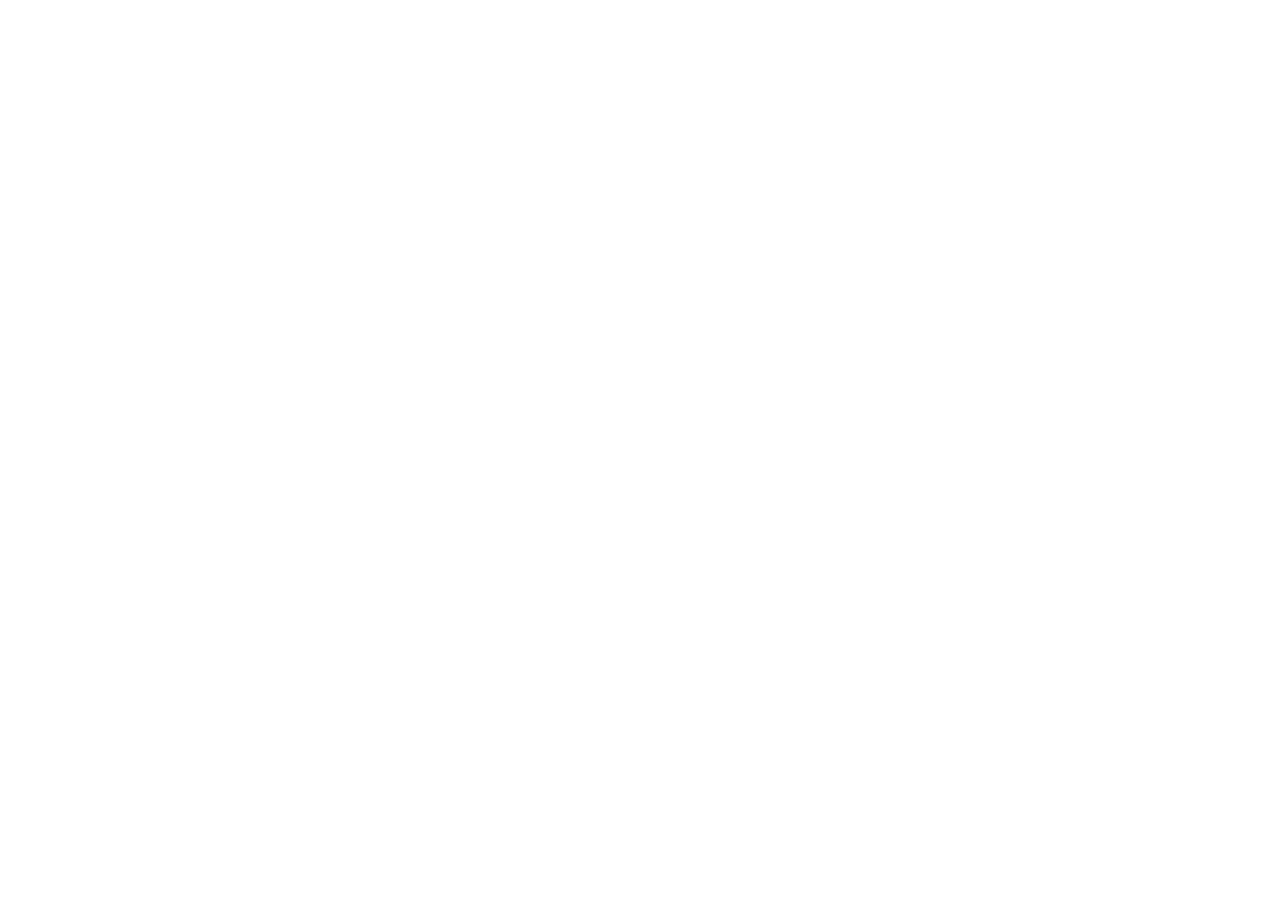
==== index.html @ 81099966 "Deploy site (uma-dose) via WLS Studio" ====
<!doctype html>
<html lang="pt-BR">
<head>
  <meta charset="utf-8" />
  <meta name="viewport" content="width=device-width, initial-scale=1" />
  <title>Uma dose de equilíbrio — Terapia com método | Maria Lima</title>
  <meta name="description" content="Terapia com método para ansiedade, insônia e autossabotagem, com Maria Lima — presencial em Itabirito/MG e online. Para empresas: riscos psicossociais (NR-01), lideranças, treinamentos e palestras." />
  <meta name="author" content="Maria Lima — Uma dose de equilíbrio" />
  <meta name="theme-color" content="#F7F4EF" />
  <!-- DEMO no GitHub Pages: noindex até migrar pro domínio real da cliente -->
  <meta name="robots" content="noindex,nofollow" />
  <link rel="canonical" href="https://wls-studio.github.io/uma-dose/" />

  <!-- Open Graph / redes sociais -->
  <meta property="og:type" content="website" />
  <meta property="og:locale" content="pt_BR" />
  <meta property="og:site_name" content="Uma dose de equilíbrio" />
  <meta property="og:title" content="Uma dose de equilíbrio — Terapia com método | Maria Lima" />
  <meta property="og:description" content="Tem coisa que a gente não resolve sozinho. E não precisa. Terapia com método, para a mente e o coração." />
  <meta property="og:url" content="https://wls-studio.github.io/uma-dose/" />
  <meta property="og:image" content="https://wls-studio.github.io/uma-dose/maria-hero.jpg" />
  <meta name="twitter:card" content="summary_large_image" />

  <link rel="icon" href="/uma-dose/logo-dose.png" />
  <link rel="apple-touch-icon" href="/uma-dose/logo-dose.png" />

  <!-- Dados estruturados (SEO local + IA) -->
  <script type="application/ld+json">
  {
    "@context": "https://schema.org",
    "@type": "ProfessionalService",
    "name": "Uma dose de equilíbrio",
    "description": "Terapia com método próprio que integra neurociência, análise de temperamentos e filosofia aplicada. Para empresas: avaliação de fatores de riscos psicossociais (NR-01), desenvolvimento de lideranças, treinamentos e palestras.",
    "founder": { "@type": "Person", "name": "Maria Lima", "jobTitle": "Terapeuta" },
    "areaServed": [{ "@type": "City", "name": "Itabirito" }, { "@type": "City", "name": "Belo Horizonte" }, { "@type": "State", "name": "Minas Gerais" }, { "@type": "Country", "name": "Brasil" }],
    "address": { "@type": "PostalAddress", "addressLocality": "Itabirito", "addressRegion": "MG", "addressCountry": "BR" },
    "url": "https://www.umadosedeequilibrio.com.br/",
    "sameAs": [
      "https://www.instagram.com/1dosedeequilibrio",
      "https://youtube.com/@umadosedeequilibrio"
    ],
    "knowsAbout": ["Terapia", "Ansiedade", "Insônia", "Autossabotagem", "Análise de temperamentos", "Riscos psicossociais NR-01", "Desenvolvimento de lideranças"],
    "slogan": "Terapia com método, para a mente e o coração."
  }
  </script>
  <script type="module" crossorigin src="/uma-dose/assets/index-2KScVuQ4.js"></script>
  <link rel="stylesheet" crossorigin href="/uma-dose/assets/index-gr_LjD5g.css">
</head>
<body>
  <div id="root"></div>
</body>
</html>
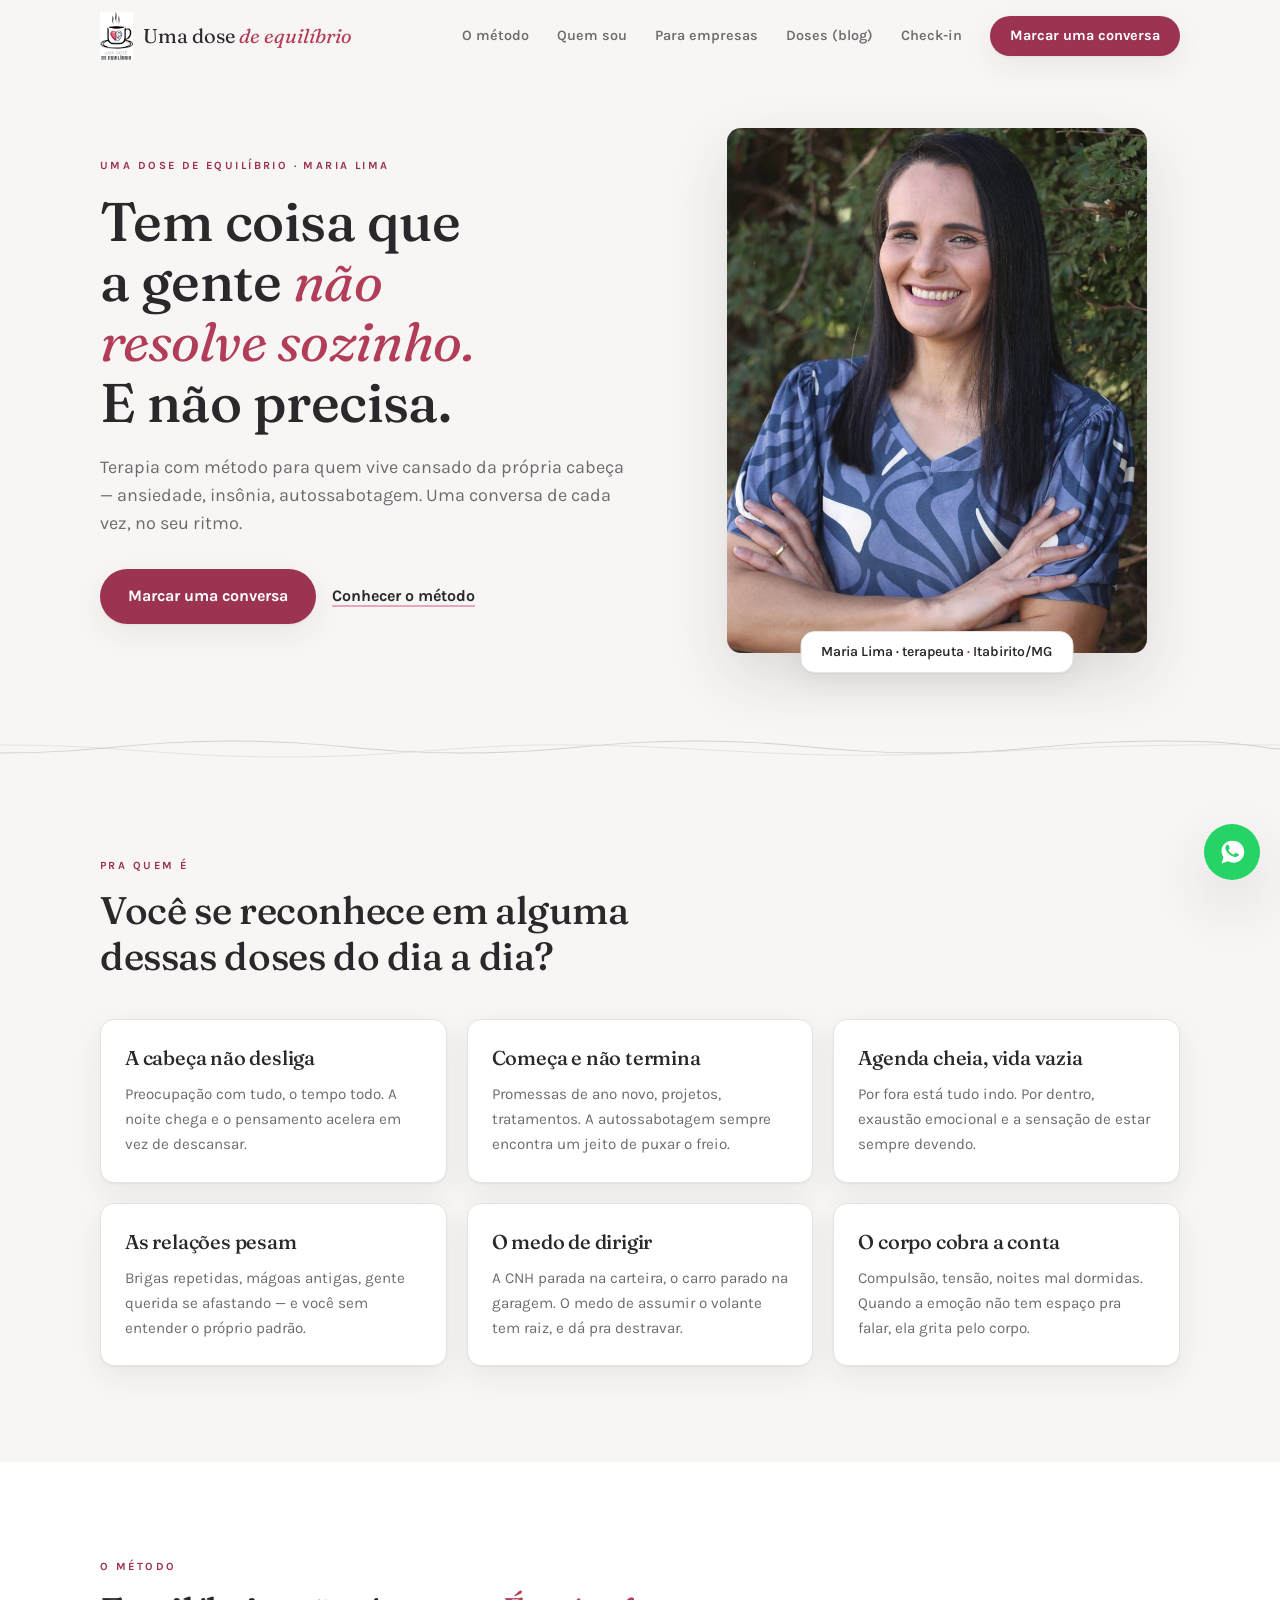
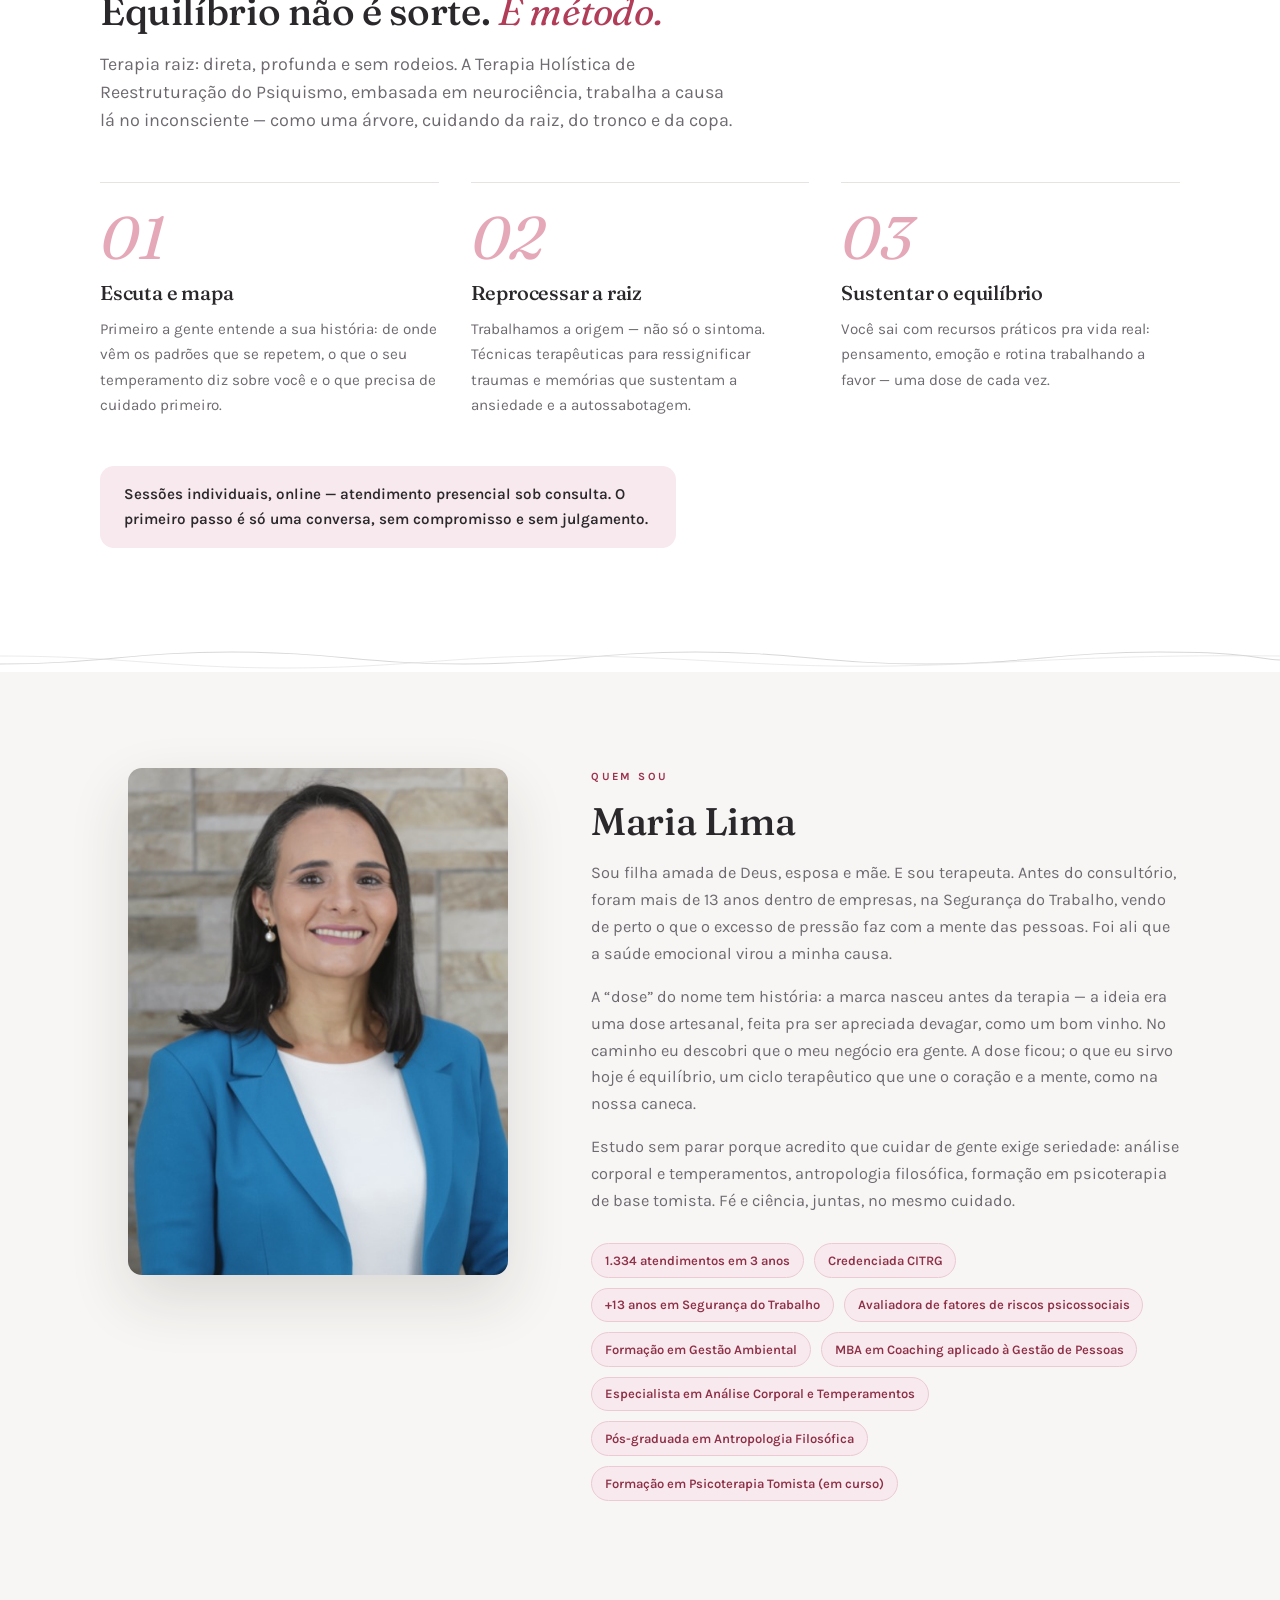
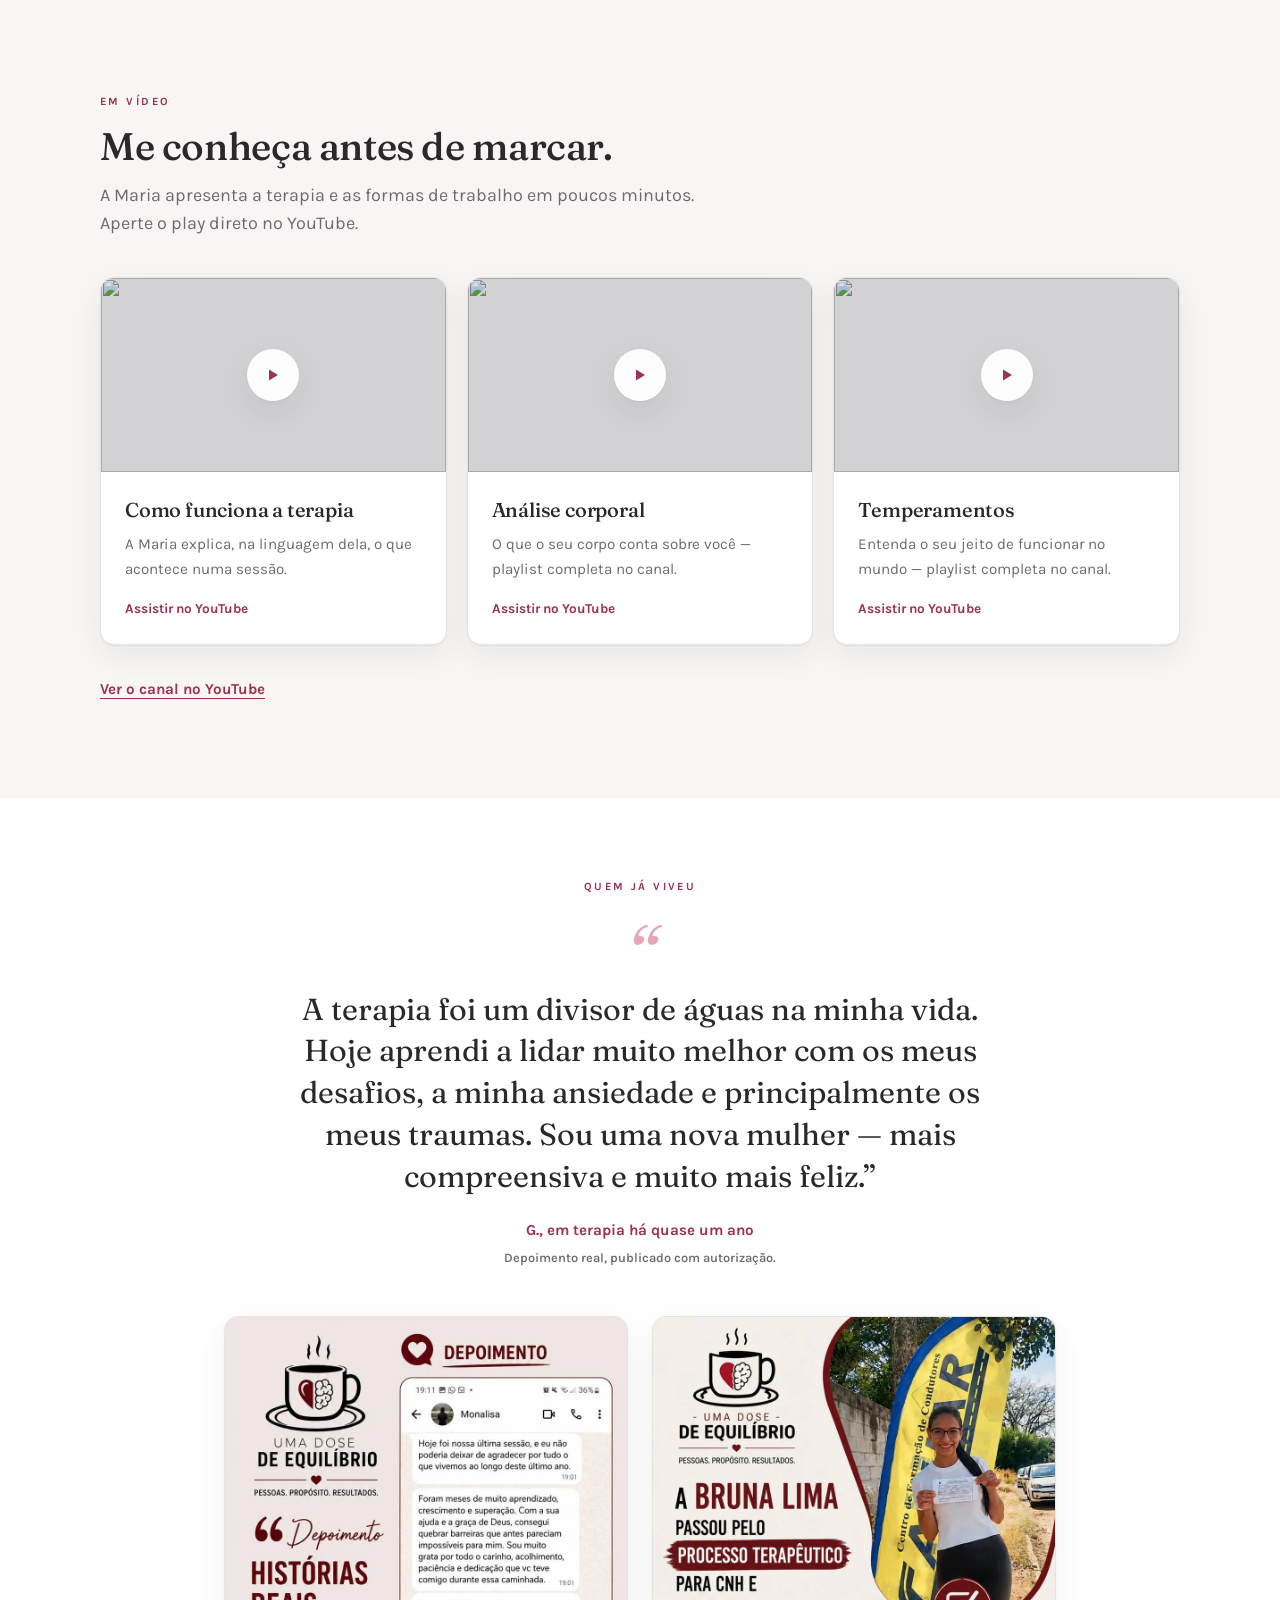
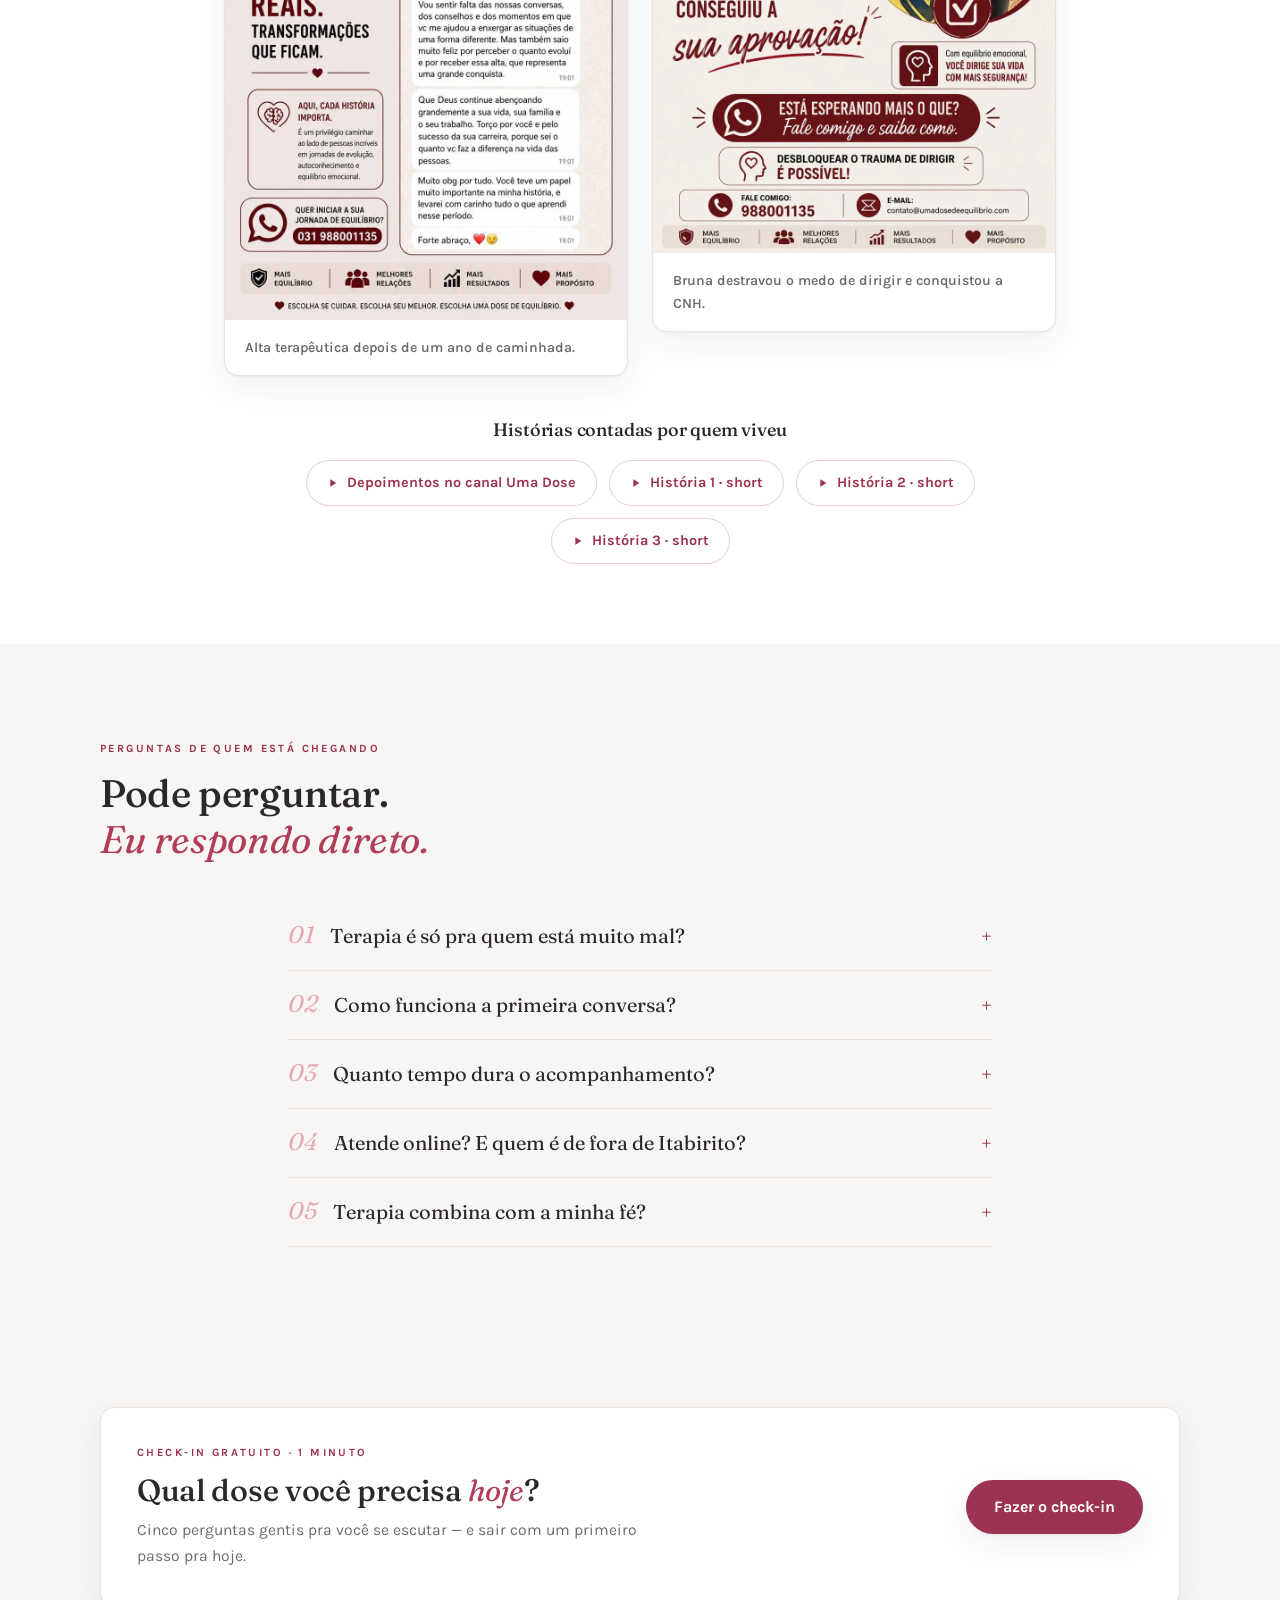
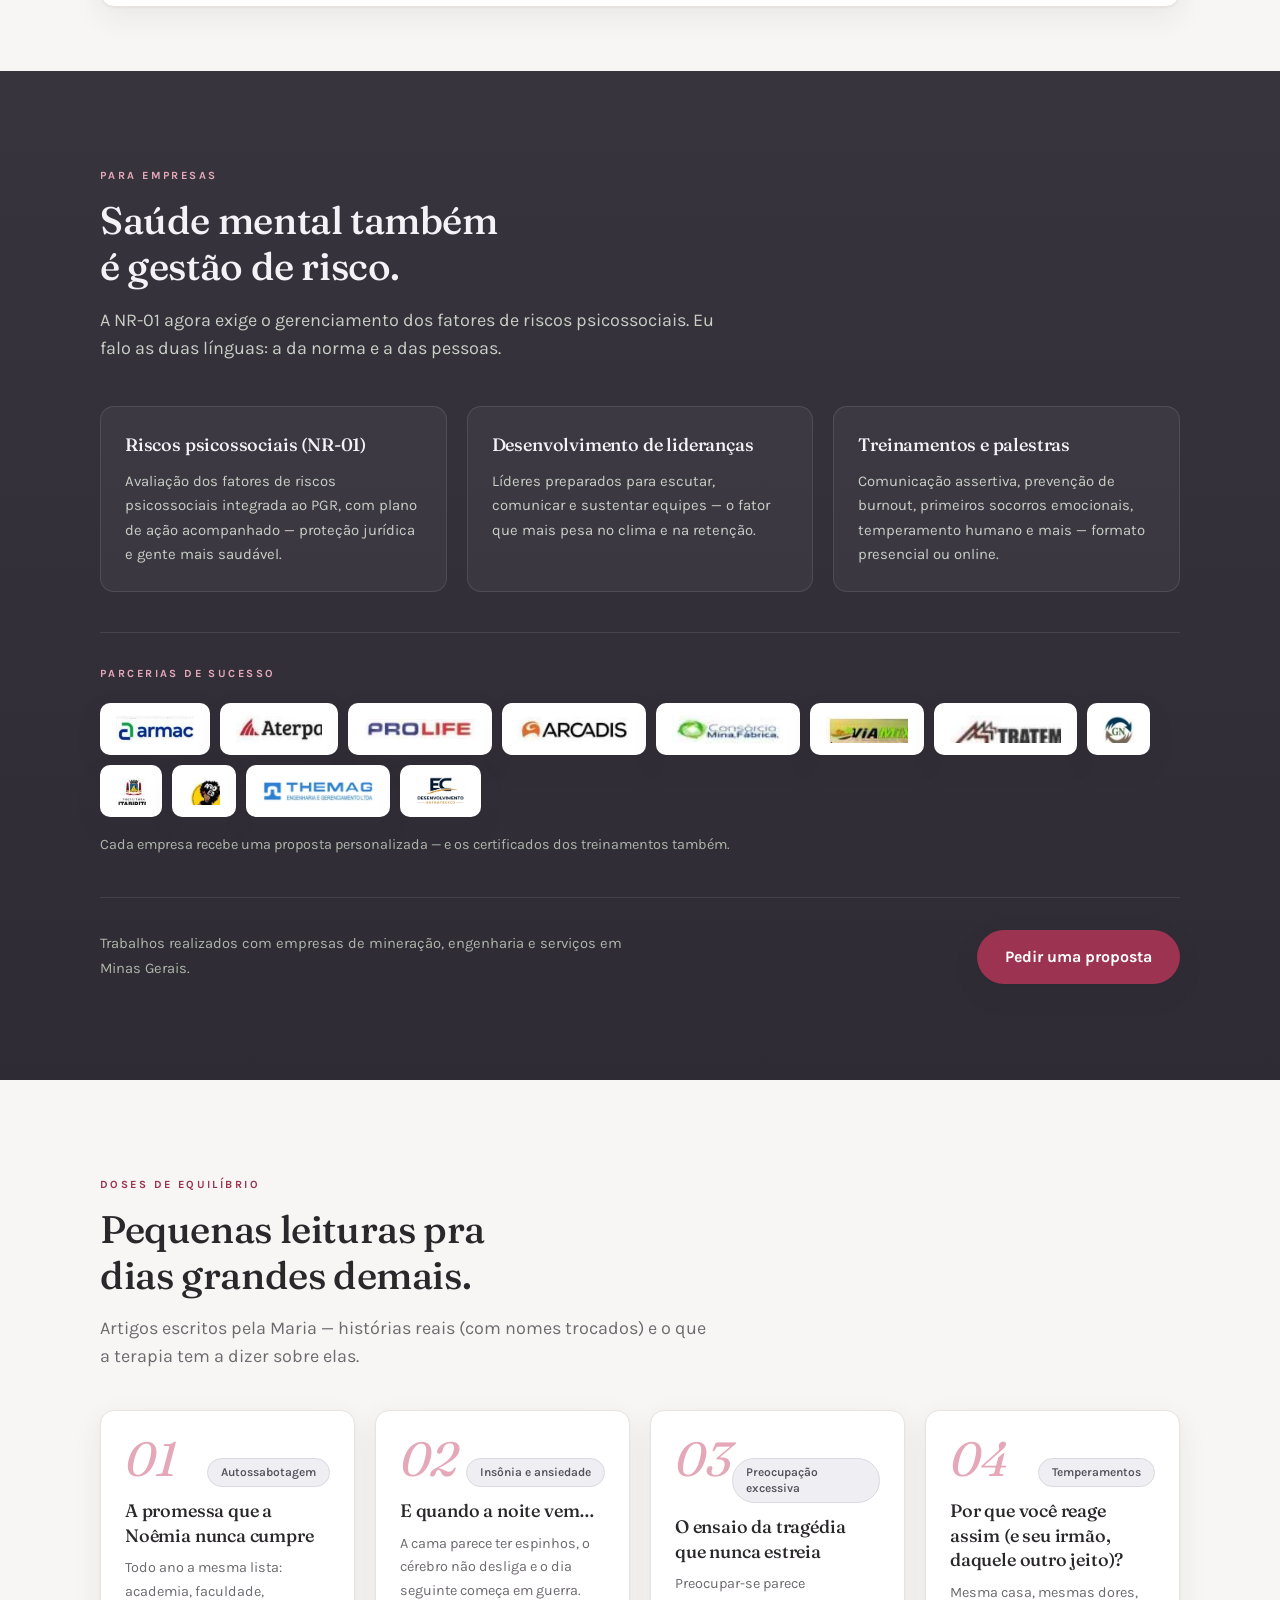
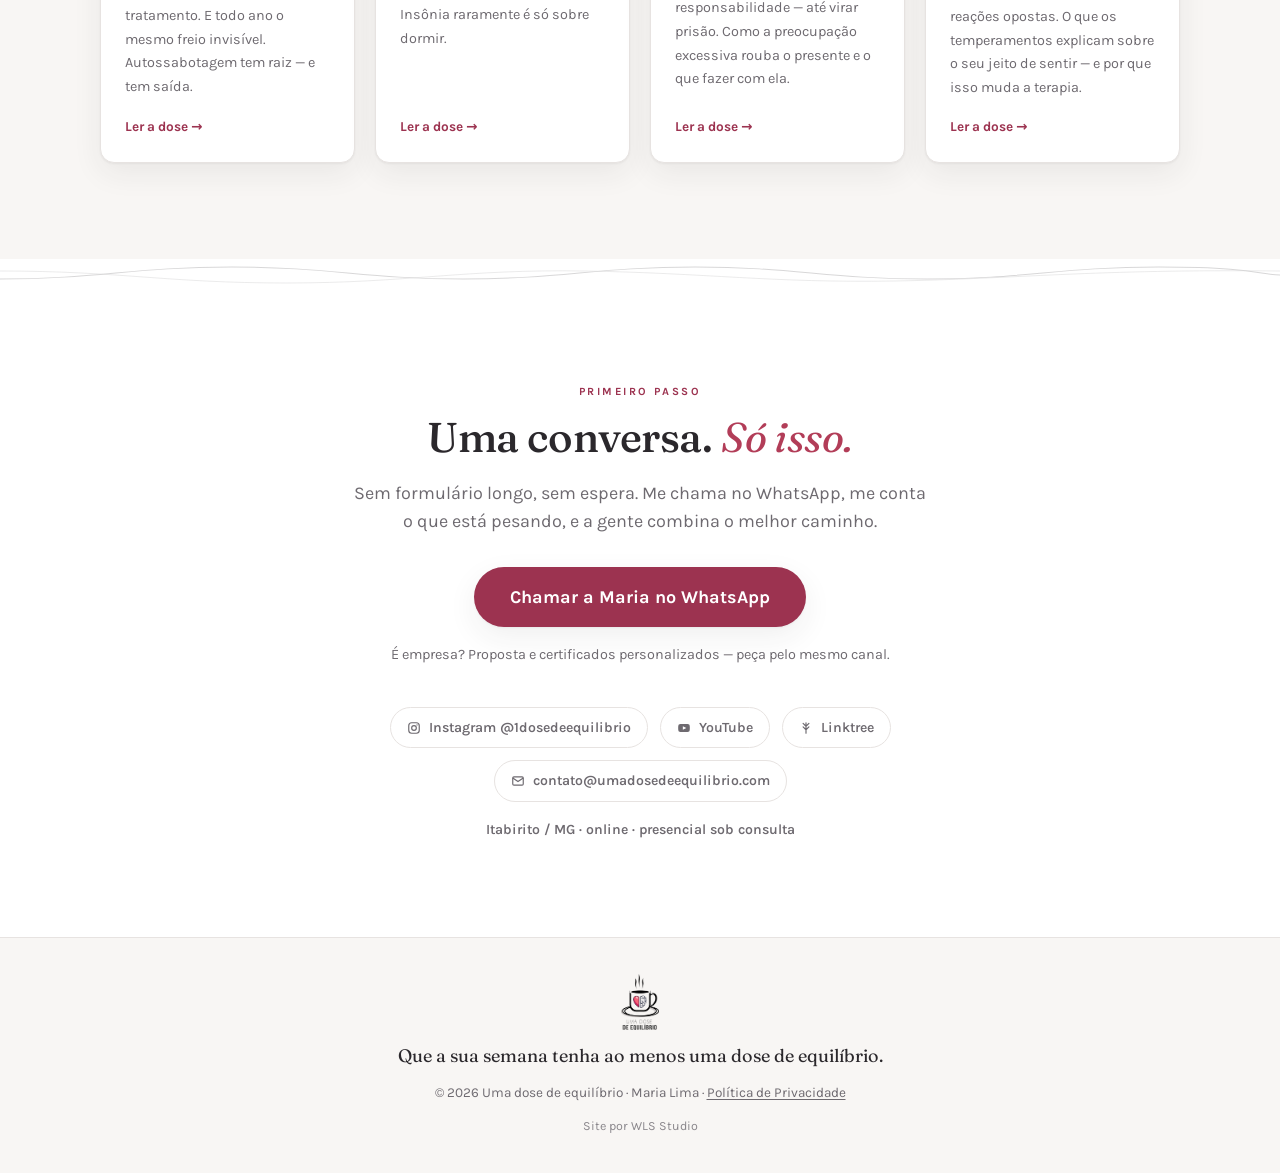
==== commit d280f61f: "Deploy site (uma-dose) via WLS Studio" ====
--- a/index.html
+++ b/index.html
@@ -4,12 +4,10 @@
   <meta charset="utf-8" />
   <meta name="viewport" content="width=device-width, initial-scale=1" />
   <title>Uma dose de equilíbrio — Terapia com método | Maria Lima</title>
-  <meta name="description" content="Terapia com método para ansiedade, insônia e autossabotagem, com Maria Lima — presencial em Itabirito/MG e online. Para empresas: riscos psicossociais (NR-01), lideranças, treinamentos e palestras." />
+  <meta name="description" content="Terapia com método para ansiedade, insônia e autossabotagem, com Maria Lima — online para qualquer lugar e presencial sob consulta em Itabirito/MG. Para empresas: riscos psicossociais (NR-01), lideranças, treinamentos e palestras." />
   <meta name="author" content="Maria Lima — Uma dose de equilíbrio" />
   <meta name="theme-color" content="#F7F4EF" />
-  <!-- DEMO no GitHub Pages: noindex até migrar pro domínio real da cliente -->
-  <meta name="robots" content="noindex,nofollow" />
-  <link rel="canonical" href="https://wls-studio.github.io/uma-dose/" />
+  <link rel="canonical" href="https://www.umadosedeequilibrio.com.br/" />
 
   <!-- Open Graph / redes sociais -->
   <meta property="og:type" content="website" />
@@ -17,12 +15,12 @@
   <meta property="og:site_name" content="Uma dose de equilíbrio" />
   <meta property="og:title" content="Uma dose de equilíbrio — Terapia com método | Maria Lima" />
   <meta property="og:description" content="Tem coisa que a gente não resolve sozinho. E não precisa. Terapia com método, para a mente e o coração." />
-  <meta property="og:url" content="https://wls-studio.github.io/uma-dose/" />
-  <meta property="og:image" content="https://wls-studio.github.io/uma-dose/maria-hero.jpg" />
+  <meta property="og:url" content="https://www.umadosedeequilibrio.com.br/" />
+  <meta property="og:image" content="https://www.umadosedeequilibrio.com.br/maria-hero.jpg" />
   <meta name="twitter:card" content="summary_large_image" />
 
-  <link rel="icon" href="/uma-dose/logo-dose.png" />
-  <link rel="apple-touch-icon" href="/uma-dose/logo-dose.png" />
+  <link rel="icon" href="/logo-dose.png" />
+  <link rel="apple-touch-icon" href="/logo-dose.png" />
 
   <!-- Dados estruturados (SEO local + IA) -->
   <script type="application/ld+json">
@@ -43,8 +41,8 @@
     "slogan": "Terapia com método, para a mente e o coração."
   }
   </script>
-  <script type="module" crossorigin src="/uma-dose/assets/index-2KScVuQ4.js"></script>
-  <link rel="stylesheet" crossorigin href="/uma-dose/assets/index-gr_LjD5g.css">
+  <script type="module" crossorigin src="/assets/index-DS14QMB-.js"></script>
+  <link rel="stylesheet" crossorigin href="/assets/index-r69QaDIv.css">
 </head>
 <body>
   <div id="root"></div>
--- a/assets/index-r69QaDIv.css
+++ b/assets/index-r69QaDIv.css
@@ -0,0 +1 @@
+@font-face{font-family:Fraunces;font-style:normal;font-display:swap;font-weight:300;src:url(/assets/fraunces-vietnamese-300-normal-BrBjvxUu.woff2) format("woff2"),url(/assets/fraunces-vietnamese-300-normal-CmQ6M8D-.woff) format("woff");unicode-range:U+0102-0103,U+0110-0111,U+0128-0129,U+0168-0169,U+01A0-01A1,U+01AF-01B0,U+0300-0301,U+0303-0304,U+0308-0309,U+0323,U+0329,U+1EA0-1EF9,U+20AB}@font-face{font-family:Fraunces;font-style:normal;font-display:swap;font-weight:300;src:url(/assets/fraunces-latin-ext-300-normal-BvV3UMMg.woff2) format("woff2"),url(/assets/fraunces-latin-ext-300-normal-BAkGoidE.woff) format("woff");unicode-range:U+0100-02BA,U+02BD-02C5,U+02C7-02CC,U+02CE-02D7,U+02DD-02FF,U+0304,U+0308,U+0329,U+1D00-1DBF,U+1E00-1E9F,U+1EF2-1EFF,U+2020,U+20A0-20AB,U+20AD-20C0,U+2113,U+2C60-2C7F,U+A720-A7FF}@font-face{font-family:Fraunces;font-style:normal;font-display:swap;font-weight:300;src:url(/assets/fraunces-latin-300-normal-CTWA4xHV.woff2) format("woff2"),url(/assets/fraunces-latin-300-normal-BJaf1pbq.woff) format("woff");unicode-range:U+0000-00FF,U+0131,U+0152-0153,U+02BB-02BC,U+02C6,U+02DA,U+02DC,U+0304,U+0308,U+0329,U+2000-206F,U+20AC,U+2122,U+2191,U+2193,U+2212,U+2215,U+FEFF,U+FFFD}@font-face{font-family:Fraunces;font-style:normal;font-display:swap;font-weight:400;src:url(/assets/fraunces-vietnamese-400-normal-CvGt0Ybw.woff2) format("woff2"),url(/assets/fraunces-vietnamese-400-normal-B65MOf9T.woff) format("woff");unicode-range:U+0102-0103,U+0110-0111,U+0128-0129,U+0168-0169,U+01A0-01A1,U+01AF-01B0,U+0300-0301,U+0303-0304,U+0308-0309,U+0323,U+0329,U+1EA0-1EF9,U+20AB}@font-face{font-family:Fraunces;font-style:normal;font-display:swap;font-weight:400;src:url(/assets/fraunces-latin-ext-400-normal-D8gbi3Gu.woff2) format("woff2"),url(/assets/fraunces-latin-ext-400-normal-UihxqfOe.woff) format("woff");unicode-range:U+0100-02BA,U+02BD-02C5,U+02C7-02CC,U+02CE-02D7,U+02DD-02FF,U+0304,U+0308,U+0329,U+1D00-1DBF,U+1E00-1E9F,U+1EF2-1EFF,U+2020,U+20A0-20AB,U+20AD-20C0,U+2113,U+2C60-2C7F,U+A720-A7FF}@font-face{font-family:Fraunces;font-style:normal;font-display:swap;font-weight:400;src:url(/assets/fraunces-latin-400-normal-6IfK1voy.woff2) format("woff2"),url(/assets/fraunces-latin-400-normal-NUPT2cO8.woff) format("woff");unicode-range:U+0000-00FF,U+0131,U+0152-0153,U+02BB-02BC,U+02C6,U+02DA,U+02DC,U+0304,U+0308,U+0329,U+2000-206F,U+20AC,U+2122,U+2191,U+2193,U+2212,U+2215,U+FEFF,U+FFFD}@font-face{font-family:Fraunces;font-style:italic;font-display:swap;font-weight:400;src:url(/assets/fraunces-vietnamese-400-italic-BTOWH4O7.woff2) format("woff2"),url(/assets/fraunces-vietnamese-400-italic-CO9zBbpA.woff) format("woff");unicode-range:U+0102-0103,U+0110-0111,U+0128-0129,U+0168-0169,U+01A0-01A1,U+01AF-01B0,U+0300-0301,U+0303-0304,U+0308-0309,U+0323,U+0329,U+1EA0-1EF9,U+20AB}@font-face{font-family:Fraunces;font-style:italic;font-display:swap;font-weight:400;src:url(/assets/fraunces-latin-ext-400-italic-jodr80a5.woff2) format("woff2"),url(/assets/fraunces-latin-ext-400-italic-CGHg0U1I.woff) format("woff");unicode-range:U+0100-02BA,U+02BD-02C5,U+02C7-02CC,U+02CE-02D7,U+02DD-02FF,U+0304,U+0308,U+0329,U+1D00-1DBF,U+1E00-1E9F,U+1EF2-1EFF,U+2020,U+20A0-20AB,U+20AD-20C0,U+2113,U+2C60-2C7F,U+A720-A7FF}@font-face{font-family:Fraunces;font-style:italic;font-display:swap;font-weight:400;src:url(/assets/fraunces-latin-400-italic-ChpO6tcr.woff2) format("woff2"),url(/assets/fraunces-latin-400-italic-B7iDoVhm.woff) format("woff");unicode-range:U+0000-00FF,U+0131,U+0152-0153,U+02BB-02BC,U+02C6,U+02DA,U+02DC,U+0304,U+0308,U+0329,U+2000-206F,U+20AC,U+2122,U+2191,U+2193,U+2212,U+2215,U+FEFF,U+FFFD}@font-face{font-family:Fraunces;font-style:normal;font-display:swap;font-weight:500;src:url(/assets/fraunces-vietnamese-500-normal-GOH_-EGq.woff2) format("woff2"),url(/assets/fraunces-vietnamese-500-normal-B-KbxExq.woff) format("woff");unicode-range:U+0102-0103,U+0110-0111,U+0128-0129,U+0168-0169,U+01A0-01A1,U+01AF-01B0,U+0300-0301,U+0303-0304,U+0308-0309,U+0323,U+0329,U+1EA0-1EF9,U+20AB}@font-face{font-family:Fraunces;font-style:normal;font-display:swap;font-weight:500;src:url(/assets/fraunces-latin-ext-500-normal-Z5DV8IzT.woff2) format("woff2"),url(/assets/fraunces-latin-ext-500-normal-BMcFk1Xs.woff) format("woff");unicode-range:U+0100-02BA,U+02BD-02C5,U+02C7-02CC,U+02CE-02D7,U+02DD-02FF,U+0304,U+0308,U+0329,U+1D00-1DBF,U+1E00-1E9F,U+1EF2-1EFF,U+2020,U+20A0-20AB,U+20AD-20C0,U+2113,U+2C60-2C7F,U+A720-A7FF}@font-face{font-family:Fraunces;font-style:normal;font-display:swap;font-weight:500;src:url(/assets/fraunces-latin-500-normal-DnGCNyPD.woff2) format("woff2"),url(/assets/fraunces-latin-500-normal-BTR4KCeb.woff) format("woff");unicode-range:U+0000-00FF,U+0131,U+0152-0153,U+02BB-02BC,U+02C6,U+02DA,U+02DC,U+0304,U+0308,U+0329,U+2000-206F,U+20AC,U+2122,U+2191,U+2193,U+2212,U+2215,U+FEFF,U+FFFD}@font-face{font-family:Karla;font-style:normal;font-display:swap;font-weight:400;src:url(/assets/karla-latin-ext-400-normal-DQe2ZdED.woff2) format("woff2"),url(/assets/karla-latin-ext-400-normal-CMxStcnq.woff) format("woff");unicode-range:U+0100-02BA,U+02BD-02C5,U+02C7-02CC,U+02CE-02D7,U+02DD-02FF,U+0304,U+0308,U+0329,U+1D00-1DBF,U+1E00-1E9F,U+1EF2-1EFF,U+2020,U+20A0-20AB,U+20AD-20C0,U+2113,U+2C60-2C7F,U+A720-A7FF}@font-face{font-family:Karla;font-style:normal;font-display:swap;font-weight:400;src:url(/assets/karla-latin-400-normal-C_jajTY_.woff2) format("woff2"),url(/assets/karla-latin-400-normal-iWRxgclR.woff) format("woff");unicode-range:U+0000-00FF,U+0131,U+0152-0153,U+02BB-02BC,U+02C6,U+02DA,U+02DC,U+0304,U+0308,U+0329,U+2000-206F,U+20AC,U+2122,U+2191,U+2193,U+2212,U+2215,U+FEFF,U+FFFD}@font-face{font-family:Karla;font-style:normal;font-display:swap;font-weight:600;src:url(/assets/karla-latin-ext-600-normal-CIPY_Mp5.woff2) format("woff2"),url(/assets/karla-latin-ext-600-normal-Cf-uwXr_.woff) format("woff");unicode-range:U+0100-02BA,U+02BD-02C5,U+02C7-02CC,U+02CE-02D7,U+02DD-02FF,U+0304,U+0308,U+0329,U+1D00-1DBF,U+1E00-1E9F,U+1EF2-1EFF,U+2020,U+20A0-20AB,U+20AD-20C0,U+2113,U+2C60-2C7F,U+A720-A7FF}@font-face{font-family:Karla;font-style:normal;font-display:swap;font-weight:600;src:url(/assets/karla-latin-600-normal-BH_u9dis.woff2) format("woff2"),url(/assets/karla-latin-600-normal-BAoyHYuk.woff) format("woff");unicode-range:U+0000-00FF,U+0131,U+0152-0153,U+02BB-02BC,U+02C6,U+02DA,U+02DC,U+0304,U+0308,U+0329,U+2000-206F,U+20AC,U+2122,U+2191,U+2193,U+2212,U+2215,U+FEFF,U+FFFD}@font-face{font-family:Karla;font-style:normal;font-display:swap;font-weight:700;src:url(/assets/karla-latin-ext-700-normal-DnPH2EDB.woff2) format("woff2"),url(/assets/karla-latin-ext-700-normal-eTNnM7bB.woff) format("woff");unicode-range:U+0100-02BA,U+02BD-02C5,U+02C7-02CC,U+02CE-02D7,U+02DD-02FF,U+0304,U+0308,U+0329,U+1D00-1DBF,U+1E00-1E9F,U+1EF2-1EFF,U+2020,U+20A0-20AB,U+20AD-20C0,U+2113,U+2C60-2C7F,U+A720-A7FF}@font-face{font-family:Karla;font-style:normal;font-display:swap;font-weight:700;src:url(/assets/karla-latin-700-normal-DFuMffT3.woff2) format("woff2"),url(/assets/karla-latin-700-normal-CospC10L.woff) format("woff");unicode-range:U+0000-00FF,U+0131,U+0152-0153,U+02BB-02BC,U+02C6,U+02DA,U+02DC,U+0304,U+0308,U+0329,U+2000-206F,U+20AC,U+2122,U+2191,U+2193,U+2212,U+2215,U+FEFF,U+FFFD}/*! tailwindcss v4.3.1 | MIT License | https://tailwindcss.com */@layer properties{@supports (((-webkit-hyphens:none)) and (not (margin-trim:inline))) or ((-moz-orient:inline) and (not (color:rgb(from red r g b)))){*,:before,:after,::backdrop{--tw-translate-x:0;--tw-translate-y:0;--tw-translate-z:0;--tw-space-y-reverse:0;--tw-border-style:solid;--tw-leading:initial;--tw-font-weight:initial;--tw-tracking:initial;--tw-shadow:0 0 #0000;--tw-shadow-color:initial;--tw-shadow-alpha:100%;--tw-inset-shadow:0 0 #0000;--tw-inset-shadow-color:initial;--tw-inset-shadow-alpha:100%;--tw-ring-color:initial;--tw-ring-shadow:0 0 #0000;--tw-inset-ring-color:initial;--tw-inset-ring-shadow:0 0 #0000;--tw-ring-inset:initial;--tw-ring-offset-width:0px;--tw-ring-offset-color:#fff;--tw-ring-offset-shadow:0 0 #0000;--tw-blur:initial;--tw-brightness:initial;--tw-contrast:initial;--tw-grayscale:initial;--tw-hue-rotate:initial;--tw-invert:initial;--tw-opacity:initial;--tw-saturate:initial;--tw-sepia:initial;--tw-drop-shadow:initial;--tw-drop-shadow-color:initial;--tw-drop-shadow-alpha:100%;--tw-drop-shadow-size:initial;--tw-backdrop-blur:initial;--tw-backdrop-brightness:initial;--tw-backdrop-contrast:initial;--tw-backdrop-grayscale:initial;--tw-backdrop-hue-rotate:initial;--tw-backdrop-invert:initial;--tw-backdrop-opacity:initial;--tw-backdrop-saturate:initial;--tw-backdrop-sepia:initial;--tw-duration:initial;--tw-scale-x:1;--tw-scale-y:1;--tw-scale-z:1}}}@layer theme{:root,:host{--font-sans:ui-sans-serif, system-ui, sans-serif, "Apple Color Emoji", "Segoe UI Emoji", "Segoe UI Symbol", "Noto Color Emoji";--font-mono:ui-monospace, SFMono-Regular, Menlo, Monaco, Consolas, "Liberation Mono", "Courier New", monospace;--color-white:#fff;--spacing:.25rem;--container-2xl:42rem;--text-xs:.75rem;--text-xs--line-height:calc(1 / .75);--text-sm:.875rem;--text-sm--line-height:calc(1.25 / .875);--text-lg:1.125rem;--text-lg--line-height:calc(1.75 / 1.125);--text-xl:1.25rem;--text-xl--line-height:calc(1.75 / 1.25);--text-2xl:1.5rem;--text-2xl--line-height:calc(2 / 1.5);--text-3xl:1.875rem;--text-3xl--line-height: 1.2 ;--text-4xl:2.25rem;--text-4xl--line-height:calc(2.5 / 2.25);--text-5xl:3rem;--text-5xl--line-height:1;--text-6xl:3.75rem;--text-6xl--line-height:1;--text-7xl:4.5rem;--text-7xl--line-height:1;--font-weight-semibold:600;--font-weight-bold:700;--tracking-wide:.025em;--leading-snug:1.375;--leading-relaxed:1.625;--aspect-video:16 / 9;--default-transition-duration:.15s;--default-transition-timing-function:cubic-bezier(.4, 0, .2, 1);--default-font-family:var(--font-sans);--default-mono-font-family:var(--font-mono);--color-papel:#f8f6f4;--color-cafe:#2b282c;--color-cafe-suave:#6e6a70;--color-mel:#b23d58;--color-mel-escuro:#9c3350;--color-mel-claro:#e5a8b8;--color-mel-fundo:#f7e9ed;--color-salvia-fundo:#efeef2;--color-branco:#fff;--color-linha:#e7e3e1;--font-display:"Fraunces", Georgia, serif;--font-body:"Karla", "Segoe UI", system-ui, sans-serif;--radius-card:14px;--shadow-card:0 1px 2px #2e2a260d, 0 10px 30px #2e2a2612;--shadow-lift:0 24px 60px #2e2a2624}}@layer base{*,:after,:before,::backdrop{box-sizing:border-box;border:0 solid;margin:0;padding:0}::file-selector-button{box-sizing:border-box;border:0 solid;margin:0;padding:0}html,:host{-webkit-text-size-adjust:100%;-moz-tab-size:4;tab-size:4;line-height:1.5;font-family:var(--default-font-family,ui-sans-serif, system-ui, sans-serif, "Apple Color Emoji", "Segoe UI Emoji", "Segoe UI Symbol", "Noto Color Emoji");font-feature-settings:var(--default-font-feature-settings,normal);font-variation-settings:var(--default-font-variation-settings,normal);-webkit-tap-highlight-color:transparent}hr{height:0;color:inherit;border-top-width:1px}abbr:where([title]){-webkit-text-decoration:underline dotted;text-decoration:underline dotted}h1,h2,h3,h4,h5,h6{font-size:inherit;font-weight:inherit}a{color:inherit;-webkit-text-decoration:inherit;text-decoration:inherit}b,strong{font-weight:bolder}code,kbd,samp,pre{font-family:var(--default-mono-font-family,ui-monospace, SFMono-Regular, Menlo, Monaco, Consolas, "Liberation Mono", "Courier New", monospace);font-feature-settings:var(--default-mono-font-feature-settings,normal);font-variation-settings:var(--default-mono-font-variation-settings,normal);font-size:1em}small{font-size:80%}sub,sup{vertical-align:baseline;font-size:75%;line-height:0;position:relative}sub{bottom:-.25em}sup{top:-.5em}table{text-indent:0;border-color:inherit;border-collapse:collapse}:-moz-focusring{outline:auto}progress{vertical-align:baseline}summary{display:list-item}ol,ul,menu{list-style:none}img,svg,video,canvas,audio,iframe,embed,object{vertical-align:middle;display:block}img,video{max-width:100%;height:auto}button,input,select,optgroup,textarea{font:inherit;font-feature-settings:inherit;font-variation-settings:inherit;letter-spacing:inherit;color:inherit;opacity:1;background-color:#0000;border-radius:0}::file-selector-button{font:inherit;font-feature-settings:inherit;font-variation-settings:inherit;letter-spacing:inherit;color:inherit;opacity:1;background-color:#0000;border-radius:0}:where(select:is([multiple],[size])) optgroup{font-weight:bolder}:where(select:is([multiple],[size])) optgroup option{padding-inline-start:20px}::file-selector-button{margin-inline-end:4px}::placeholder{opacity:1}@supports (not ((-webkit-appearance:-apple-pay-button))) or (contain-intrinsic-size:1px){::placeholder{color:currentColor}@supports (color:color-mix(in lab,red,red)){::placeholder{color:color-mix(in oklab,currentcolor 50%,transparent)}}}textarea{resize:vertical}::-webkit-search-decoration{-webkit-appearance:none}::-webkit-date-and-time-value{min-height:1lh;text-align:inherit}::-webkit-datetime-edit{display:inline-flex}::-webkit-datetime-edit-fields-wrapper{padding:0}::-webkit-datetime-edit{padding-block:0}::-webkit-datetime-edit-year-field{padding-block:0}::-webkit-datetime-edit-month-field{padding-block:0}::-webkit-datetime-edit-day-field{padding-block:0}::-webkit-datetime-edit-hour-field{padding-block:0}::-webkit-datetime-edit-minute-field{padding-block:0}::-webkit-datetime-edit-second-field{padding-block:0}::-webkit-datetime-edit-millisecond-field{padding-block:0}::-webkit-datetime-edit-meridiem-field{padding-block:0}::-webkit-calendar-picker-indicator{line-height:1}:-moz-ui-invalid{box-shadow:none}button,input:where([type=button],[type=reset],[type=submit]){-webkit-appearance:button;-moz-appearance:button;appearance:button}::file-selector-button{-webkit-appearance:button;-moz-appearance:button;appearance:button}::-webkit-inner-spin-button{height:auto}::-webkit-outer-spin-button{height:auto}[hidden]:where(:not([hidden=until-found])){display:none!important}html{scroll-behavior:smooth;-webkit-text-size-adjust:100%}@media(prefers-reduced-motion:reduce){html{scroll-behavior:auto}}[id]{scroll-margin-top:5.5rem}a,button{touch-action:manipulation;-webkit-tap-highlight-color:transparent}body{font-family:var(--font-body);color:var(--color-cafe);background:var(--color-papel);-webkit-font-smoothing:antialiased;text-rendering:optimizelegibility;line-height:1.65}h1,h2,h3,h4{font-family:var(--font-display);color:var(--color-cafe);letter-spacing:-.01em;text-wrap:balance;font-weight:420;line-height:1.12}::selection{background:var(--color-mel-claro);color:#2a2007}:focus-visible{outline:2px solid var(--color-mel);outline-offset:3px;border-radius:4px}}@layer components;@layer utilities{.sr-only{clip-path:inset(50%);white-space:nowrap;border-width:0;width:1px;height:1px;margin:-1px;padding:0;position:absolute;overflow:hidden}.absolute{position:absolute}.fixed{position:fixed}.relative{position:relative}.inset-0{top:0;right:0;bottom:0;left:0}.inset-x-0{inset-inline:0}.top-0{top:0}.top-2\.5{top:calc(var(--spacing) * 2.5)}.right-3{right:calc(var(--spacing) * 3)}.right-5{right:calc(var(--spacing) * 5)}.-bottom-5{bottom:calc(var(--spacing) * -5)}.bottom-5{bottom:calc(var(--spacing) * 5)}.left-1\/2{left:50%}.left-4{left:calc(var(--spacing) * 4)}.z-0{z-index:0}.z-10{z-index:10}.z-40{z-index:40}.z-50{z-index:50}.z-\[70\]{z-index:70}.mx-auto{margin-inline:auto}.mt-1{margin-top:var(--spacing)}.mt-1\.5{margin-top:calc(var(--spacing) * 1.5)}.mt-2{margin-top:calc(var(--spacing) * 2)}.mt-2\.5{margin-top:calc(var(--spacing) * 2.5)}.mt-3{margin-top:calc(var(--spacing) * 3)}.mt-4{margin-top:calc(var(--spacing) * 4)}.mt-5{margin-top:calc(var(--spacing) * 5)}.mt-6{margin-top:calc(var(--spacing) * 6)}.mt-7{margin-top:calc(var(--spacing) * 7)}.mt-8{margin-top:calc(var(--spacing) * 8)}.mt-10{margin-top:calc(var(--spacing) * 10)}.mt-11{margin-top:calc(var(--spacing) * 11)}.mt-12{margin-top:calc(var(--spacing) * 12)}.mt-auto{margin-top:auto}.mb-2{margin-bottom:calc(var(--spacing) * 2)}.mb-3{margin-bottom:calc(var(--spacing) * 3)}.mb-4{margin-bottom:calc(var(--spacing) * 4)}.mb-5{margin-bottom:calc(var(--spacing) * 5)}.block{display:block}.flex{display:flex}.grid{display:grid}.hidden{display:none}.inline{display:inline}.inline-block{display:inline-block}.inline-flex{display:inline-flex}.aspect-\[3\/4\]{aspect-ratio:3/4}.aspect-\[4\/5\]{aspect-ratio:4/5}.aspect-video{aspect-ratio:var(--aspect-video)}.h-1{height:var(--spacing)}.h-7{height:calc(var(--spacing) * 7)}.h-12{height:calc(var(--spacing) * 12)}.h-13{height:calc(var(--spacing) * 13)}.h-14{height:calc(var(--spacing) * 14)}.h-24{height:calc(var(--spacing) * 24)}.h-\[3px\]{height:3px}.h-\[18px\]{height:18px}.h-\[52px\]{height:52px}.h-\[64px\]{height:64px}.h-\[80px\]{height:80px}.h-full{height:100%}.h-px{height:1px}.w-7{width:calc(var(--spacing) * 7)}.w-13{width:calc(var(--spacing) * 13)}.w-14{width:calc(var(--spacing) * 14)}.w-\[18px\]{width:18px}.w-\[min\(21rem\,calc\(100vw-6\.5rem\)\)\]{width:min(21rem,100vw - 6.5rem)}.w-auto{width:auto}.w-full{width:100%}.w-max{width:max-content}.max-w-2xl{max-width:var(--container-2xl)}.max-w-28{max-width:calc(var(--spacing) * 28)}.max-w-\[34rem\]{max-width:34rem}.max-w-\[36rem\]{max-width:36rem}.max-w-\[38rem\]{max-width:38rem}.max-w-\[40rem\]{max-width:40rem}.max-w-\[44rem\]{max-width:44rem}.max-w-\[46rem\]{max-width:46rem}.max-w-\[52rem\]{max-width:52rem}.max-w-\[380px\]{max-width:380px}.max-w-\[420px\]{max-width:420px}.flex-1{flex:1}.shrink-0{flex-shrink:0}.grow{flex-grow:1}.origin-left{transform-origin:0}.-translate-x-1\/2{--tw-translate-x: -50% ;translate:var(--tw-translate-x) var(--tw-translate-y)}.animate-\[demo-entra_\.5s_ease-out\]{animation:.5s ease-out demo-entra}.cursor-pointer{cursor:pointer}.list-none{list-style-type:none}.flex-col{flex-direction:column}.flex-wrap{flex-wrap:wrap}.items-baseline{align-items:baseline}.items-center{align-items:center}.items-start{align-items:flex-start}.justify-between{justify-content:space-between}.justify-center{justify-content:center}.gap-2{gap:calc(var(--spacing) * 2)}.gap-2\.5{gap:calc(var(--spacing) * 2.5)}.gap-3{gap:calc(var(--spacing) * 3)}.gap-4{gap:calc(var(--spacing) * 4)}.gap-5{gap:calc(var(--spacing) * 5)}.gap-6{gap:calc(var(--spacing) * 6)}.gap-7{gap:calc(var(--spacing) * 7)}.gap-8{gap:calc(var(--spacing) * 8)}.gap-10{gap:calc(var(--spacing) * 10)}:where(.space-y-5>:not(:last-child)){--tw-space-y-reverse:0;margin-block-start:calc(calc(var(--spacing) * 5) * var(--tw-space-y-reverse));margin-block-end:calc(calc(var(--spacing) * 5) * calc(1 - var(--tw-space-y-reverse)))}:where(.space-y-6>:not(:last-child)){--tw-space-y-reverse:0;margin-block-start:calc(calc(var(--spacing) * 6) * var(--tw-space-y-reverse));margin-block-end:calc(calc(var(--spacing) * 6) * calc(1 - var(--tw-space-y-reverse)))}.overflow-hidden{overflow:hidden}.rounded{border-radius:.25rem}.rounded-\[3px\]{border-radius:3px}.rounded-\[10px\]{border-radius:10px}.rounded-\[14px\]{border-radius:14px}.rounded-full{border-radius:3.40282e38px}.border{border-style:var(--tw-border-style);border-width:1px}.border-t{border-top-style:var(--tw-border-style);border-top-width:1px}.border-b{border-bottom-style:var(--tw-border-style);border-bottom-width:1px}.border-linha{border-color:var(--color-linha)}.border-mel-escuro\/25{border-color:#9c335040}@supports (color:color-mix(in lab,red,red)){.border-mel-escuro\/25{border-color:color-mix(in oklab,var(--color-mel-escuro) 25%,transparent)}}.border-white\/10{border-color:#ffffff1a}@supports (color:color-mix(in lab,red,red)){.border-white\/10{border-color:color-mix(in oklab,var(--color-white) 10%,transparent)}}.border-white\/25{border-color:#ffffff40}@supports (color:color-mix(in lab,red,red)){.border-white\/25{border-color:color-mix(in oklab,var(--color-white) 25%,transparent)}}.bg-\[\#25D366\]{background-color:#25d366}.bg-branco{background-color:var(--color-branco)}.bg-cafe\/15{background-color:#2b282c26}@supports (color:color-mix(in lab,red,red)){.bg-cafe\/15{background-color:color-mix(in oklab,var(--color-cafe) 15%,transparent)}}.bg-linha{background-color:var(--color-linha)}.bg-mel{background-color:var(--color-mel)}.bg-mel-escuro{background-color:var(--color-mel-escuro)}.bg-mel-fundo{background-color:var(--color-mel-fundo)}.bg-papel{background-color:var(--color-papel)}.bg-papel\/95{background-color:#f8f6f4f2}@supports (color:color-mix(in lab,red,red)){.bg-papel\/95{background-color:color-mix(in oklab,var(--color-papel) 95%,transparent)}}.bg-salvia-fundo{background-color:var(--color-salvia-fundo)}.bg-transparent{background-color:#0000}.bg-white{background-color:var(--color-white)}.bg-white\/30{background-color:#ffffff4d}@supports (color:color-mix(in lab,red,red)){.bg-white\/30{background-color:color-mix(in oklab,var(--color-white) 30%,transparent)}}.bg-white\/95{background-color:#fffffff2}@supports (color:color-mix(in lab,red,red)){.bg-white\/95{background-color:color-mix(in oklab,var(--color-white) 95%,transparent)}}.bg-white\/\[0\.045\]{background-color:#ffffff0b}@supports (color:color-mix(in lab,red,red)){.bg-white\/\[0\.045\]{background-color:color-mix(in oklab,var(--color-white) 4.5%,transparent)}}.object-contain{object-fit:contain}.object-cover{object-fit:cover}.object-\[72\%_center\]{object-position:72% center}.p-0{padding:0}.p-2{padding:calc(var(--spacing) * 2)}.p-5{padding:calc(var(--spacing) * 5)}.p-6{padding:calc(var(--spacing) * 6)}.p-7{padding:calc(var(--spacing) * 7)}.px-4{padding-inline:calc(var(--spacing) * 4)}.px-5{padding-inline:calc(var(--spacing) * 5)}.px-6{padding-inline:calc(var(--spacing) * 6)}.px-7{padding-inline:calc(var(--spacing) * 7)}.px-9{padding-inline:calc(var(--spacing) * 9)}.py-1{padding-block:var(--spacing)}.py-2{padding-block:calc(var(--spacing) * 2)}.py-2\.5{padding-block:calc(var(--spacing) * 2.5)}.py-3{padding-block:calc(var(--spacing) * 3)}.py-3\.5{padding-block:calc(var(--spacing) * 3.5)}.py-4{padding-block:calc(var(--spacing) * 4)}.py-9{padding-block:calc(var(--spacing) * 9)}.py-14{padding-block:calc(var(--spacing) * 14)}.py-16{padding-block:calc(var(--spacing) * 16)}.pt-2{padding-top:calc(var(--spacing) * 2)}.pt-4{padding-top:calc(var(--spacing) * 4)}.pt-6{padding-top:calc(var(--spacing) * 6)}.pt-8{padding-top:calc(var(--spacing) * 8)}.pt-28{padding-top:calc(var(--spacing) * 28)}.pt-32{padding-top:calc(var(--spacing) * 32)}.pr-8{padding-right:calc(var(--spacing) * 8)}.pb-5{padding-bottom:calc(var(--spacing) * 5)}.pb-14{padding-bottom:calc(var(--spacing) * 14)}.pb-20{padding-bottom:calc(var(--spacing) * 20)}.pl-\[3\.1rem\]{padding-left:3.1rem}.text-center{text-align:center}.text-left{text-align:left}.font-display{font-family:var(--font-display)}.\!text-xs{font-size:var(--text-xs)!important;line-height:var(--tw-leading,var(--text-xs--line-height))!important}.text-2xl{font-size:var(--text-2xl);line-height:var(--tw-leading,var(--text-2xl--line-height))}.text-3xl{font-size:var(--text-3xl);line-height:var(--tw-leading,var(--text-3xl--line-height))}.text-4xl{font-size:var(--text-4xl);line-height:var(--tw-leading,var(--text-4xl--line-height))}.text-5xl{font-size:var(--text-5xl);line-height:var(--tw-leading,var(--text-5xl--line-height))}.text-6xl{font-size:var(--text-6xl);line-height:var(--tw-leading,var(--text-6xl--line-height))}.text-lg{font-size:var(--text-lg);line-height:var(--tw-leading,var(--text-lg--line-height))}.text-sm{font-size:var(--text-sm);line-height:var(--tw-leading,var(--text-sm--line-height))}.text-xl{font-size:var(--text-xl);line-height:var(--tw-leading,var(--text-xl--line-height))}.text-\[0\.8rem\]{font-size:.8rem}.text-\[0\.9rem\]{font-size:.9rem}.text-\[0\.78rem\]{font-size:.78rem}.text-\[0\.85rem\]{font-size:.85rem}.text-\[0\.88rem\]{font-size:.88rem}.text-\[0\.92rem\]{font-size:.92rem}.text-\[0\.93rem\]{font-size:.93rem}.text-\[0\.95rem\]{font-size:.95rem}.text-\[0\.98rem\]{font-size:.98rem}.text-\[1\.02rem\]{font-size:1.02rem}.text-\[1\.05rem\]{font-size:1.05rem}.text-\[1rem\]{font-size:1rem}.text-\[13px\]{font-size:13px}.text-\[15px\]{font-size:15px}.text-\[clamp\(1\.75rem\,3\.5vw\,2\.6rem\)\]{font-size:clamp(1.75rem,3.5vw,2.6rem)}.leading-\[0\.4\]{--tw-leading:.4;line-height:.4}.leading-none{--tw-leading:1;line-height:1}.leading-relaxed{--tw-leading:var(--leading-relaxed);line-height:var(--leading-relaxed)}.leading-snug{--tw-leading:var(--leading-snug);line-height:var(--leading-snug)}.font-bold{--tw-font-weight:var(--font-weight-bold);font-weight:var(--font-weight-bold)}.font-semibold{--tw-font-weight:var(--font-weight-semibold);font-weight:var(--font-weight-semibold)}.tracking-wide{--tw-tracking:var(--tracking-wide);letter-spacing:var(--tracking-wide)}.\!text-mel-claro{color:var(--color-mel-claro)!important}.text-\[\#2a1f06\]{color:#2a1f06}.text-\[\#AEB6AA\]{color:#aeb6aa}.text-\[\#C9CFC5\]{color:#c9cfc5}.text-cafe{color:var(--color-cafe)}.text-cafe-suave{color:var(--color-cafe-suave)}.text-cafe-suave\/80{color:#6e6a70cc}@supports (color:color-mix(in lab,red,red)){.text-cafe-suave\/80{color:color-mix(in oklab,var(--color-cafe-suave) 80%,transparent)}}.text-mel-escuro{color:var(--color-mel-escuro)}.text-white{color:var(--color-white)}.text-white\/65{color:#ffffffa6}@supports (color:color-mix(in lab,red,red)){.text-white\/65{color:color-mix(in oklab,var(--color-white) 65%,transparent)}}.text-white\/70{color:#ffffffb3}@supports (color:color-mix(in lab,red,red)){.text-white\/70{color:color-mix(in oklab,var(--color-white) 70%,transparent)}}.italic{font-style:italic}.underline{text-decoration-line:underline}.decoration-mel-claro{-webkit-text-decoration-color:var(--color-mel-claro);text-decoration-color:var(--color-mel-claro)}.decoration-2{text-decoration-thickness:2px}.underline-offset-2{text-underline-offset:2px}.underline-offset-4{text-underline-offset:4px}.mix-blend-multiply{mix-blend-mode:multiply}.shadow-\[var\(--shadow-gold\)\]{--tw-shadow:var(--shadow-gold);box-shadow:var(--tw-inset-shadow),var(--tw-inset-ring-shadow),var(--tw-ring-offset-shadow),var(--tw-ring-shadow),var(--tw-shadow)}.shadow-card{--tw-shadow:0 1px 2px var(--tw-shadow-color,#2e2a260d), 0 10px 30px var(--tw-shadow-color,#2e2a2612);box-shadow:var(--tw-inset-shadow),var(--tw-inset-ring-shadow),var(--tw-ring-offset-shadow),var(--tw-ring-shadow),var(--tw-shadow)}.shadow-lift{--tw-shadow:0 24px 60px var(--tw-shadow-color,#2e2a2624);box-shadow:var(--tw-inset-shadow),var(--tw-inset-ring-shadow),var(--tw-ring-offset-shadow),var(--tw-ring-shadow),var(--tw-shadow)}.ring-1{--tw-ring-shadow:var(--tw-ring-inset,) 0 0 0 calc(1px + var(--tw-ring-offset-width)) var(--tw-ring-color,currentcolor);box-shadow:var(--tw-inset-shadow),var(--tw-inset-ring-shadow),var(--tw-ring-offset-shadow),var(--tw-ring-shadow),var(--tw-shadow)}.ring-white\/25{--tw-ring-color:#ffffff40}@supports (color:color-mix(in lab,red,red)){.ring-white\/25{--tw-ring-color:color-mix(in oklab, var(--color-white) 25%, transparent)}}.filter{filter:var(--tw-blur,) var(--tw-brightness,) var(--tw-contrast,) var(--tw-grayscale,) var(--tw-hue-rotate,) var(--tw-invert,) var(--tw-saturate,) var(--tw-sepia,) var(--tw-drop-shadow,)}.backdrop-blur{--tw-backdrop-blur:blur(8px);-webkit-backdrop-filter:var(--tw-backdrop-blur,) var(--tw-backdrop-brightness,) var(--tw-backdrop-contrast,) var(--tw-backdrop-grayscale,) var(--tw-backdrop-hue-rotate,) var(--tw-backdrop-invert,) var(--tw-backdrop-opacity,) var(--tw-backdrop-saturate,) var(--tw-backdrop-sepia,);backdrop-filter:var(--tw-backdrop-blur,) var(--tw-backdrop-brightness,) var(--tw-backdrop-contrast,) var(--tw-backdrop-grayscale,) var(--tw-backdrop-hue-rotate,) var(--tw-backdrop-invert,) var(--tw-backdrop-opacity,) var(--tw-backdrop-saturate,) var(--tw-backdrop-sepia,)}.transition{transition-property:color,background-color,border-color,outline-color,text-decoration-color,fill,stroke,--tw-gradient-from,--tw-gradient-via,--tw-gradient-to,opacity,box-shadow,transform,translate,scale,rotate,filter,-webkit-backdrop-filter,backdrop-filter,display,content-visibility,overlay,pointer-events;transition-timing-function:var(--tw-ease,var(--default-transition-timing-function));transition-duration:var(--tw-duration,var(--default-transition-duration))}.transition-\[width\]{transition-property:width;transition-timing-function:var(--tw-ease,var(--default-transition-timing-function));transition-duration:var(--tw-duration,var(--default-transition-duration))}.transition-all{transition-property:all;transition-timing-function:var(--tw-ease,var(--default-transition-timing-function));transition-duration:var(--tw-duration,var(--default-transition-duration))}.transition-colors{transition-property:color,background-color,border-color,outline-color,text-decoration-color,fill,stroke,--tw-gradient-from,--tw-gradient-via,--tw-gradient-to;transition-timing-function:var(--tw-ease,var(--default-transition-timing-function));transition-duration:var(--tw-duration,var(--default-transition-duration))}.transition-transform{transition-property:transform,translate,scale,rotate;transition-timing-function:var(--tw-ease,var(--default-transition-timing-function));transition-duration:var(--tw-duration,var(--default-transition-duration))}.duration-200{--tw-duration:.2s;transition-duration:.2s}.duration-300{--tw-duration:.3s;transition-duration:.3s}.duration-500{--tw-duration:.5s;transition-duration:.5s}.will-change-transform{will-change:transform}.ring-inset{--tw-ring-inset:inset}.group-open\:rotate-45:is(:where(.group):is([open],:popover-open,:open) *){rotate:45deg}@media(hover:hover){.group-hover\:-translate-y-1:is(:where(.group):hover *){--tw-translate-y:calc(var(--spacing) * -1);translate:var(--tw-translate-x) var(--tw-translate-y)}.group-hover\:scale-\[1\.04\]:is(:where(.group):hover *){scale:1.04}.group-hover\:bg-cafe\/5:is(:where(.group):hover *){background-color:#2b282c0d}@supports (color:color-mix(in lab,red,red)){.group-hover\:bg-cafe\/5:is(:where(.group):hover *){background-color:color-mix(in oklab,var(--color-cafe) 5%,transparent)}}.group-hover\:bg-mel-escuro:is(:where(.group):hover *){background-color:var(--color-mel-escuro)}.group-hover\:text-mel-escuro:is(:where(.group):hover *){color:var(--color-mel-escuro)}.group-hover\:text-white:is(:where(.group):hover *){color:var(--color-white)}.hover\:-translate-y-0\.5:hover{--tw-translate-y:calc(var(--spacing) * -.5);translate:var(--tw-translate-x) var(--tw-translate-y)}.hover\:-translate-y-1:hover{--tw-translate-y:calc(var(--spacing) * -1);translate:var(--tw-translate-x) var(--tw-translate-y)}.hover\:scale-105:hover{--tw-scale-x:105%;--tw-scale-y:105%;--tw-scale-z:105%;scale:var(--tw-scale-x) var(--tw-scale-y)}.hover\:border-mel:hover{border-color:var(--color-mel)}.hover\:border-mel-escuro\/40:hover{border-color:#9c335066}@supports (color:color-mix(in lab,red,red)){.hover\:border-mel-escuro\/40:hover{border-color:color-mix(in oklab,var(--color-mel-escuro) 40%,transparent)}}.hover\:border-white\/50:hover{border-color:#ffffff80}@supports (color:color-mix(in lab,red,red)){.hover\:border-white\/50:hover{border-color:color-mix(in oklab,var(--color-white) 50%,transparent)}}.hover\:bg-mel-escuro:hover{background-color:var(--color-mel-escuro)}.hover\:bg-white\/10:hover{background-color:#ffffff1a}@supports (color:color-mix(in lab,red,red)){.hover\:bg-white\/10:hover{background-color:color-mix(in oklab,var(--color-white) 10%,transparent)}}.hover\:text-cafe:hover{color:var(--color-cafe)}.hover\:text-mel-escuro:hover{color:var(--color-mel-escuro)}.hover\:text-white:hover{color:var(--color-white)}.hover\:decoration-mel:hover{-webkit-text-decoration-color:var(--color-mel);text-decoration-color:var(--color-mel)}.hover\:shadow-\[0_16px_38px_rgba\(200\,147\,46\,0\.40\)\]:hover{--tw-shadow:0 16px 38px var(--tw-shadow-color,#c8932e66);box-shadow:var(--tw-inset-shadow),var(--tw-inset-ring-shadow),var(--tw-ring-offset-shadow),var(--tw-ring-shadow),var(--tw-shadow)}.hover\:shadow-lift:hover{--tw-shadow:0 24px 60px var(--tw-shadow-color,#2e2a2624);box-shadow:var(--tw-inset-shadow),var(--tw-inset-ring-shadow),var(--tw-ring-offset-shadow),var(--tw-ring-shadow),var(--tw-shadow)}.hover\:brightness-\[1\.06\]:hover{--tw-brightness:brightness(1.06);filter:var(--tw-blur,) var(--tw-brightness,) var(--tw-contrast,) var(--tw-grayscale,) var(--tw-hue-rotate,) var(--tw-invert,) var(--tw-saturate,) var(--tw-sepia,) var(--tw-drop-shadow,)}}.focus\:not-sr-only:focus{clip-path:none;white-space:normal;width:auto;height:auto;margin:0;padding:0;position:static;overflow:visible}.focus\:fixed:focus{position:fixed}.focus\:top-4:focus{top:calc(var(--spacing) * 4)}.focus\:left-4:focus{left:calc(var(--spacing) * 4)}.focus\:z-\[60\]:focus{z-index:60}.focus\:rounded:focus{border-radius:.25rem}.focus\:bg-mel-escuro:focus{background-color:var(--color-mel-escuro)}.focus\:px-4:focus{padding-inline:calc(var(--spacing) * 4)}.focus\:py-2:focus{padding-block:calc(var(--spacing) * 2)}.focus\:font-bold:focus{--tw-font-weight:var(--font-weight-bold);font-weight:var(--font-weight-bold)}.focus\:text-white:focus{color:var(--color-white)}@media(min-width:40rem){.sm\:grid-cols-2{grid-template-columns:repeat(2,minmax(0,1fr))}}@media(min-width:48rem){.md\:flex{display:flex}.md\:hidden{display:none}.md\:grid-cols-3{grid-template-columns:repeat(3,minmax(0,1fr))}.md\:grid-cols-\[0\.85fr_1\.15fr\]{grid-template-columns:.85fr 1.15fr}.md\:grid-cols-\[1\.05fr_0\.95fr\]{grid-template-columns:1.05fr .95fr}.md\:flex-row{flex-direction:row}.md\:items-center{align-items:center}.md\:justify-between{justify-content:space-between}.md\:gap-14{gap:calc(var(--spacing) * 14)}.md\:p-9{padding:calc(var(--spacing) * 9)}.md\:py-16{padding-block:calc(var(--spacing) * 16)}.md\:py-20{padding-block:calc(var(--spacing) * 20)}.md\:py-24{padding-block:calc(var(--spacing) * 24)}.md\:pt-32{padding-top:calc(var(--spacing) * 32)}.md\:pb-20{padding-bottom:calc(var(--spacing) * 20)}.md\:text-7xl{font-size:var(--text-7xl);line-height:var(--tw-leading,var(--text-7xl--line-height))}.md\:text-xl{font-size:var(--text-xl);line-height:var(--tw-leading,var(--text-xl--line-height))}.md\:text-\[1\.9rem\]{font-size:1.9rem}.md\:text-\[1\.75rem\]{font-size:1.75rem}.md\:text-\[2\.2rem\]{font-size:2.2rem}.md\:text-\[2\.4rem\]{font-size:2.4rem}.md\:text-\[2\.6rem\]{font-size:2.6rem}.md\:text-\[3\.4rem\]{font-size:3.4rem}}@media(min-width:64rem){.lg\:grid-cols-3{grid-template-columns:repeat(3,minmax(0,1fr))}.lg\:grid-cols-4{grid-template-columns:repeat(4,minmax(0,1fr))}}.\[\&\:\:-webkit-details-marker\]\:hidden::-webkit-details-marker{display:none}}.rotulo{font-family:var(--font-body);letter-spacing:.22em;text-transform:uppercase;color:var(--color-mel-escuro);font-size:.6875rem;font-weight:700}.dose-num{font-family:var(--font-display);color:var(--color-mel-claro);font-style:italic;font-weight:300;line-height:1}.vapor{width:100%;height:28px;color:var(--color-cafe);opacity:.18;display:block}.quente{color:var(--color-mel);font-style:italic;font-weight:460}.cartao{background:var(--color-branco);border:1px solid var(--color-linha);border-radius:var(--radius-card);box-shadow:var(--shadow-card)}.selo{background:var(--color-mel-fundo);color:#8d2f47;border:1px solid #ebcad4;border-radius:999px;align-items:center;gap:.4rem;padding:.35rem .8rem;font-size:.8125rem;font-weight:600;display:inline-flex}.selo-salvia{background:var(--color-salvia-fundo);color:#55525e;border-color:#dbd9e0}.wrap{width:100%;max-width:1160px;margin-inline:auto;padding-inline:1.5rem}@media(min-width:768px){.wrap{padding-inline:2.5rem}}.foto-quente{border-radius:var(--radius-card);filter:saturate(.94)contrast(.98)brightness(1.02)sepia(.06);box-shadow:var(--shadow-lift)}.bloco-empresas{color:#eeedf2;background:linear-gradient(#37343e,#2e2b35)}.bloco-empresas h2,.bloco-empresas h3{color:#f4f2f6}@keyframes demo-entra{0%{opacity:0;transform:translateY(14px)}to{opacity:1;transform:translateY(0)}}@media(prefers-reduced-motion:reduce){.animate-\[demo-entra_\.5s_ease-out\]{animation:none}}@keyframes vapor-sobe{0%{opacity:.13;transform:translateY(1.5px)}50%{opacity:.22;transform:translateY(-1.5px)}to{opacity:.13;transform:translateY(1.5px)}}.vapor-vivo{animation:6s ease-in-out infinite vapor-sobe}@media(prefers-reduced-motion:reduce){.vapor-vivo{animation:none}}@property --tw-translate-x{syntax:"*";inherits:false;initial-value:0}@property --tw-translate-y{syntax:"*";inherits:false;initial-value:0}@property --tw-translate-z{syntax:"*";inherits:false;initial-value:0}@property --tw-space-y-reverse{syntax:"*";inherits:false;initial-value:0}@property --tw-border-style{syntax:"*";inherits:false;initial-value:solid}@property --tw-leading{syntax:"*";inherits:false}@property --tw-font-weight{syntax:"*";inherits:false}@property --tw-tracking{syntax:"*";inherits:false}@property --tw-shadow{syntax:"*";inherits:false;initial-value:0 0 #0000}@property --tw-shadow-color{syntax:"*";inherits:false}@property --tw-shadow-alpha{syntax:"<percentage>";inherits:false;initial-value:100%}@property --tw-inset-shadow{syntax:"*";inherits:false;initial-value:0 0 #0000}@property --tw-inset-shadow-color{syntax:"*";inherits:false}@property --tw-inset-shadow-alpha{syntax:"<percentage>";inherits:false;initial-value:100%}@property --tw-ring-color{syntax:"*";inherits:false}@property --tw-ring-shadow{syntax:"*";inherits:false;initial-value:0 0 #0000}@property --tw-inset-ring-color{syntax:"*";inherits:false}@property --tw-inset-ring-shadow{syntax:"*";inherits:false;initial-value:0 0 #0000}@property --tw-ring-inset{syntax:"*";inherits:false}@property --tw-ring-offset-width{syntax:"<length>";inherits:false;initial-value:0}@property --tw-ring-offset-color{syntax:"*";inherits:false;initial-value:#fff}@property --tw-ring-offset-shadow{syntax:"*";inherits:false;initial-value:0 0 #0000}@property --tw-blur{syntax:"*";inherits:false}@property --tw-brightness{syntax:"*";inherits:false}@property --tw-contrast{syntax:"*";inherits:false}@property --tw-grayscale{syntax:"*";inherits:false}@property --tw-hue-rotate{syntax:"*";inherits:false}@property --tw-invert{syntax:"*";inherits:false}@property --tw-opacity{syntax:"*";inherits:false}@property --tw-saturate{syntax:"*";inherits:false}@property --tw-sepia{syntax:"*";inherits:false}@property --tw-drop-shadow{syntax:"*";inherits:false}@property --tw-drop-shadow-color{syntax:"*";inherits:false}@property --tw-drop-shadow-alpha{syntax:"<percentage>";inherits:false;initial-value:100%}@property --tw-drop-shadow-size{syntax:"*";inherits:false}@property --tw-backdrop-blur{syntax:"*";inherits:false}@property --tw-backdrop-brightness{syntax:"*";inherits:false}@property --tw-backdrop-contrast{syntax:"*";inherits:false}@property --tw-backdrop-grayscale{syntax:"*";inherits:false}@property --tw-backdrop-hue-rotate{syntax:"*";inherits:false}@property --tw-backdrop-invert{syntax:"*";inherits:false}@property --tw-backdrop-opacity{syntax:"*";inherits:false}@property --tw-backdrop-saturate{syntax:"*";inherits:false}@property --tw-backdrop-sepia{syntax:"*";inherits:false}@property --tw-duration{syntax:"*";inherits:false}@property --tw-scale-x{syntax:"*";inherits:false;initial-value:1}@property --tw-scale-y{syntax:"*";inherits:false;initial-value:1}@property --tw-scale-z{syntax:"*";inherits:false;initial-value:1}
